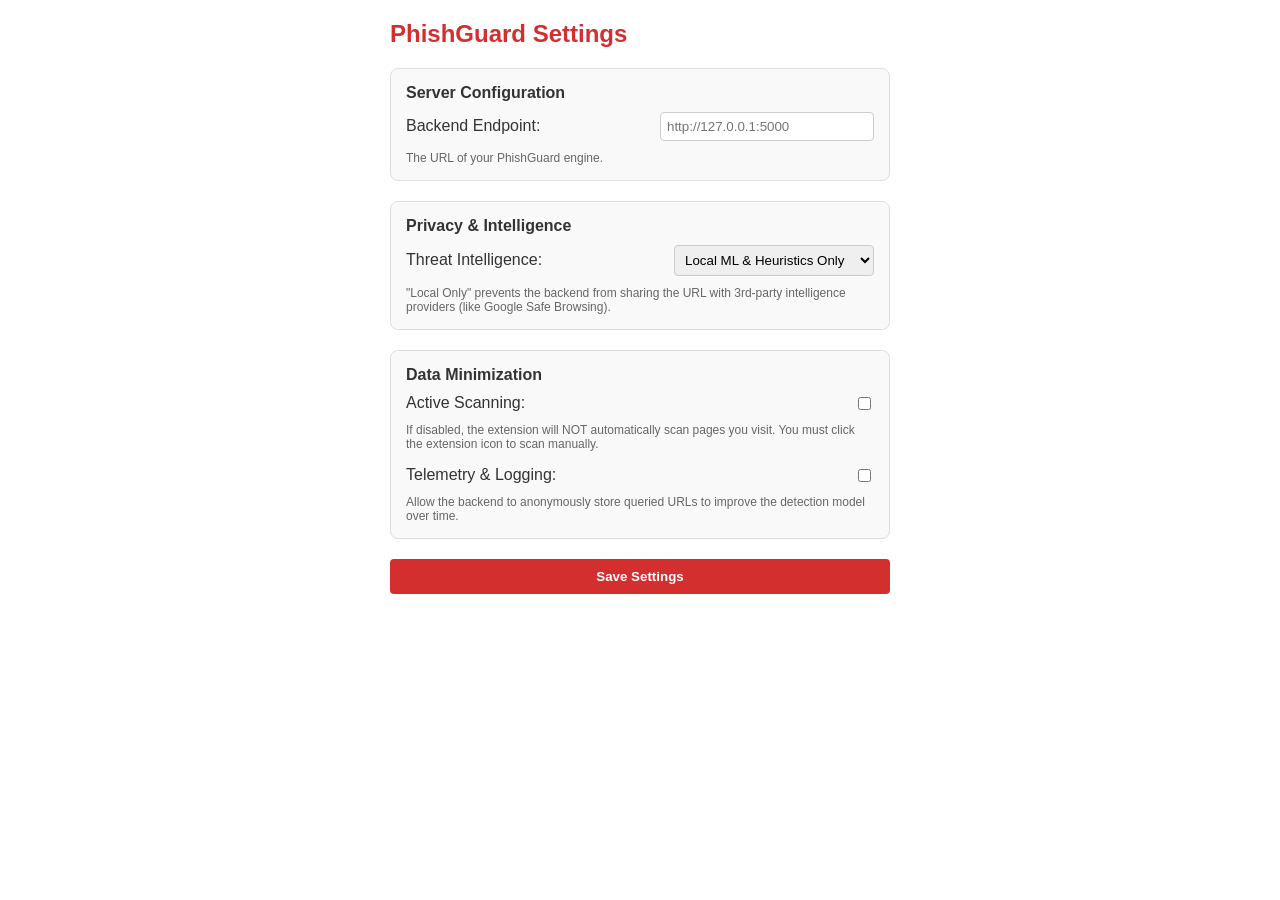
==== extension/options/options.html @ d2039f94 "feat: implement phishing warning UI, backend analysis engine, and user feedback pipeline" ====
<!DOCTYPE html>
<html>
<head>
    <title>PhishGuard Settings</title>
    <style>
        body {
            font-family: -apple-system, BlinkMacSystemFont, "Segoe UI", Roboto, Arial, sans-serif;
            padding: 20px;
            max-width: 500px;
            margin: 0 auto;
            color: #333;
        }
        h2 {
            margin-top: 0;
            color: #d32f2f;
        }
        .setting-group {
            margin-bottom: 20px;
            padding: 15px;
            border: 1px solid #ddd;
            border-radius: 8px;
            background-color: #f9f9f9;
        }
        .setting-group h3 {
            margin-top: 0;
            margin-bottom: 10px;
            font-size: 16px;
        }
        .setting-row {
            display: flex;
            align-items: center;
            margin-bottom: 10px;
        }
        .setting-row label {
            flex-grow: 1;
            font-weight: 500;
        }
        .setting-row select, .setting-row input[type="text"] {
            padding: 6px;
            border: 1px solid #ccc;
            border-radius: 4px;
            width: 200px;
        }
        .help-text {
            font-size: 12px;
            color: #666;
            margin-top: 4px;
            margin-bottom: 0;
        }
        #save-btn {
            background-color: #d32f2f;
            color: white;
            border: none;
            padding: 10px 20px;
            border-radius: 4px;
            cursor: pointer;
            font-weight: bold;
            width: 100%;
        }
        #save-btn:hover {
            background-color: #b71c1c;
        }
        #status {
            margin-top: 10px;
            text-align: center;
            font-weight: bold;
            color: #2e7d32;
        }
    </style>
</head>
<body>
    <h2>PhishGuard Settings</h2>
    
    <div class="setting-group">
        <h3>Server Configuration</h3>
        <div class="setting-row">
            <label for="backend-url">Backend Endpoint:</label>
            <input type="text" id="backend-url" placeholder="http://127.0.0.1:5000">
        </div>
        <p class="help-text">The URL of your PhishGuard engine.</p>
    </div>
    
    <div class="setting-group">
        <h3>Privacy & Intelligence</h3>
        <div class="setting-row">
            <label for="privacy-mode">Threat Intelligence:</label>
            <select id="privacy-mode">
                <option value="local_only">Local ML & Heuristics Only</option>
                <option value="local_online">Local + Online Intelligence</option>
            </select>
        </div>
        <p class="help-text">"Local Only" prevents the backend from sharing the URL with 3rd-party intelligence providers (like Google Safe Browsing).</p>
    </div>
    
    <div class="setting-group">
        <h3>Data Minimization</h3>
        <div class="setting-row">
            <label for="active-scanning">Active Scanning:</label>
            <input type="checkbox" id="active-scanning">
        </div>
        <p class="help-text">If disabled, the extension will NOT automatically scan pages you visit. You must click the extension icon to scan manually.</p>
        
        <div class="setting-row" style="margin-top: 15px;">
            <label for="telemetry">Telemetry & Logging:</label>
            <input type="checkbox" id="telemetry">
        </div>
        <p class="help-text">Allow the backend to anonymously store queried URLs to improve the detection model over time.</p>
    </div>
    
    <button id="save-btn">Save Settings</button>
    <div id="status"></div>

    <script src="options.js"></script>
</body>
</html>
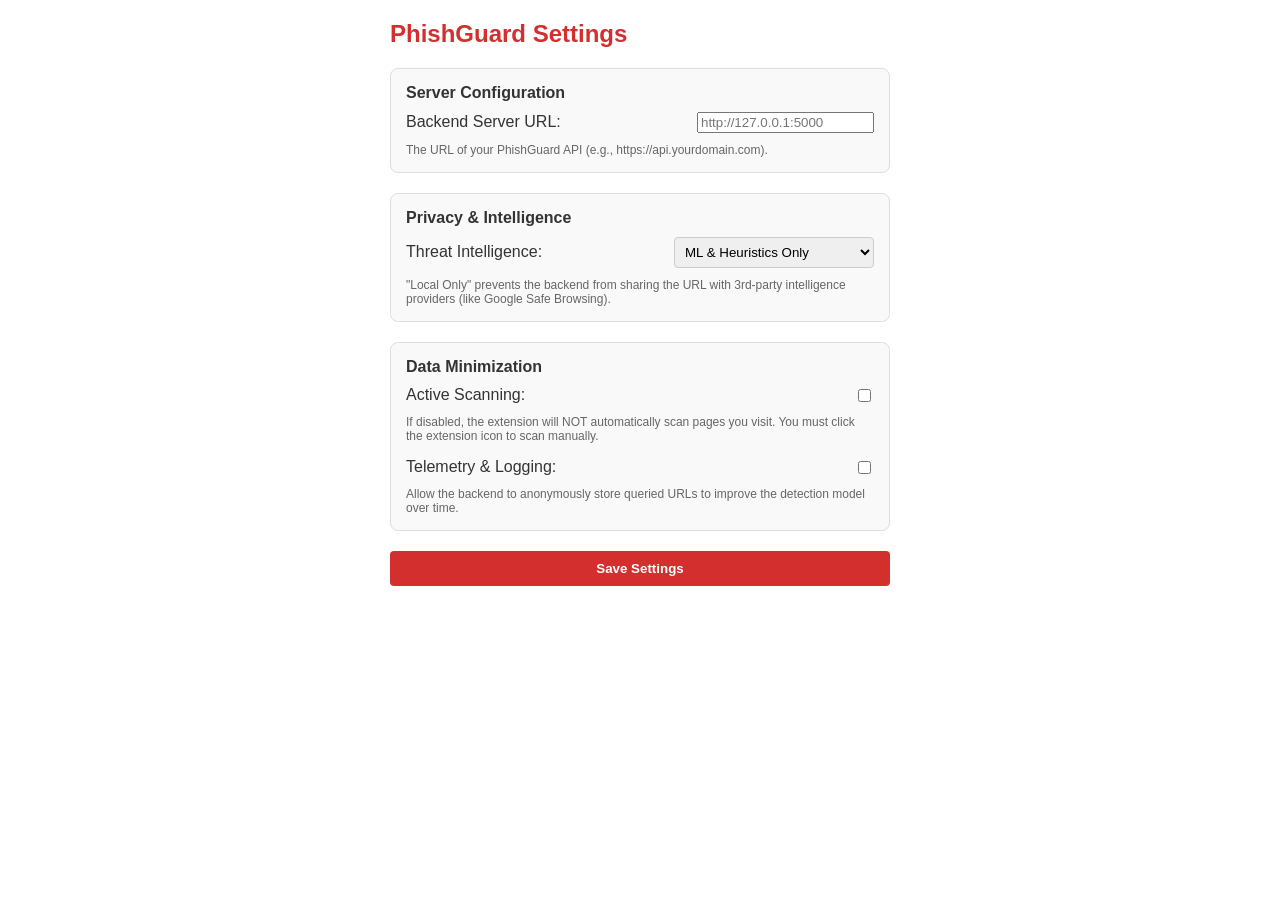
==== commit 06184d2e: "feat: implement core browser extension infrastructure including warning UI, options management, and " ====
--- a/extension/options/options.html
+++ b/extension/options/options.html
@@ -1,5 +1,6 @@
 <!DOCTYPE html>
 <html>
+
 <head>
     <title>PhishGuard Settings</title>
     <style>
@@ -10,10 +11,12 @@
             margin: 0 auto;
             color: #333;
         }
+
         h2 {
             margin-top: 0;
             color: #d32f2f;
         }
+
         .setting-group {
             margin-bottom: 20px;
             padding: 15px;
@@ -21,32 +24,39 @@
             border-radius: 8px;
             background-color: #f9f9f9;
         }
+
         .setting-group h3 {
             margin-top: 0;
             margin-bottom: 10px;
             font-size: 16px;
         }
+
         .setting-row {
             display: flex;
             align-items: center;
             margin-bottom: 10px;
         }
+
         .setting-row label {
             flex-grow: 1;
             font-weight: 500;
         }
-        .setting-row select, .setting-row input[type="text"] {
+
+        .setting-row select,
+        .setting-row input[type="text"] {
             padding: 6px;
             border: 1px solid #ccc;
             border-radius: 4px;
             width: 200px;
         }
+
         .help-text {
             font-size: 12px;
             color: #666;
             margin-top: 4px;
             margin-bottom: 0;
         }
+
         #save-btn {
             background-color: #d32f2f;
             color: white;
@@ -57,9 +67,11 @@
             font-weight: bold;
             width: 100%;
         }
+
         #save-btn:hover {
             background-color: #b71c1c;
         }
+
         #status {
             margin-top: 10px;
             text-align: center;
@@ -68,48 +80,53 @@
         }
     </style>
 </head>
+
 <body>
     <h2>PhishGuard Settings</h2>
-    
+
     <div class="setting-group">
         <h3>Server Configuration</h3>
         <div class="setting-row">
-            <label for="backend-url">Backend Endpoint:</label>
-            <input type="text" id="backend-url" placeholder="http://127.0.0.1:5000">
+            <label for="backend-url">Backend Server URL:</label>
+            <input type="url" id="backend-url" placeholder="http://127.0.0.1:5000">
         </div>
-        <p class="help-text">The URL of your PhishGuard engine.</p>
+        <p class="help-text">The URL of your PhishGuard API (e.g., https://api.yourdomain.com).</p>
     </div>
-    
+
     <div class="setting-group">
         <h3>Privacy & Intelligence</h3>
         <div class="setting-row">
             <label for="privacy-mode">Threat Intelligence:</label>
             <select id="privacy-mode">
-                <option value="local_only">Local ML & Heuristics Only</option>
-                <option value="local_online">Local + Online Intelligence</option>
+                <option value="local_only"> ML & Heuristics Only</option>
+                <option value="local_online">ML + Online Intelligence</option>
             </select>
         </div>
-        <p class="help-text">"Local Only" prevents the backend from sharing the URL with 3rd-party intelligence providers (like Google Safe Browsing).</p>
+        <p class="help-text">"Local Only" prevents the backend from sharing the URL with 3rd-party intelligence
+            providers (like Google Safe Browsing).</p>
     </div>
-    
+
     <div class="setting-group">
         <h3>Data Minimization</h3>
         <div class="setting-row">
             <label for="active-scanning">Active Scanning:</label>
             <input type="checkbox" id="active-scanning">
         </div>
-        <p class="help-text">If disabled, the extension will NOT automatically scan pages you visit. You must click the extension icon to scan manually.</p>
-        
+        <p class="help-text">If disabled, the extension will NOT automatically scan pages you visit. You must click the
+            extension icon to scan manually.</p>
+
         <div class="setting-row" style="margin-top: 15px;">
             <label for="telemetry">Telemetry & Logging:</label>
             <input type="checkbox" id="telemetry">
         </div>
-        <p class="help-text">Allow the backend to anonymously store queried URLs to improve the detection model over time.</p>
+        <p class="help-text">Allow the backend to anonymously store queried URLs to improve the detection model over
+            time.</p>
     </div>
-    
+
     <button id="save-btn">Save Settings</button>
     <div id="status"></div>
 
     <script src="options.js"></script>
 </body>
-</html>
+
+</html>
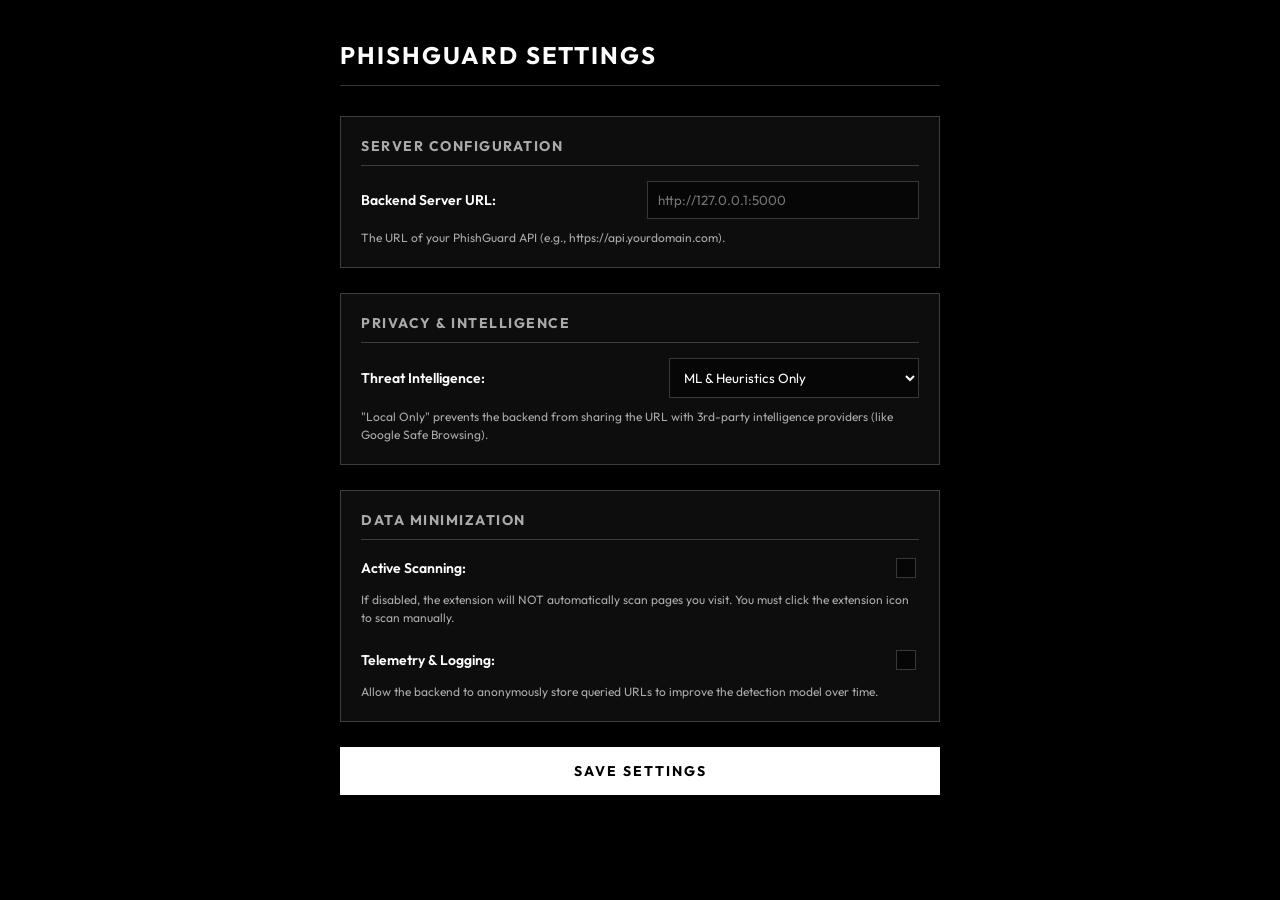
==== commit 55683f7a: "feat: implement phishing warning page with risk assessment, AI explanation, and user feedback UI" ====
--- a/extension/options/options.html
+++ b/extension/options/options.html
@@ -1,34 +1,61 @@
 <!DOCTYPE html>
 <html>
-
 <head>
     <title>PhishGuard Settings</title>
+    <link href="https://fonts.googleapis.com/css2?family=Outfit:wght@400;600;700&display=swap" rel="stylesheet">
     <style>
+        :root {
+            --bg-dark: #000000;
+            --glass-bg: rgba(255, 255, 255, 0.05);
+            --glass-border: rgba(255, 255, 255, 0.2);
+            --text-primary: #ffffff;
+            --text-secondary: #aaaaaa;
+            --accent: #ffffff;
+            --accent-text: #000000;
+            --success: #00e676;
+        }
+
         body {
-            font-family: -apple-system, BlinkMacSystemFont, "Segoe UI", Roboto, Arial, sans-serif;
+            font-family: 'Outfit', sans-serif;
+            padding: 40px 20px;
+            max-width: 600px;
+            margin: 0 auto;
+            background: var(--bg-dark);
+            color: var(--text-primary);
+        }
+
+        .header {
+            margin-bottom: 30px;
+            border-bottom: 1px solid var(--glass-border);
+            padding-bottom: 15px;
+        }
+
+        h2 {
+            margin: 0;
+            font-size: 24px;
+            font-weight: 700;
+            text-transform: uppercase;
+            letter-spacing: 2px;
+        }
+
+        .setting-group {
+            margin-bottom: 25px;
             padding: 20px;
-            max-width: 500px;
-            margin: 0 auto;
-            color: #333;
-        }
-
-        h2 {
-            margin-top: 0;
-            color: #d32f2f;
-        }
-
-        .setting-group {
-            margin-bottom: 20px;
-            padding: 15px;
-            border: 1px solid #ddd;
-            border-radius: 8px;
-            background-color: #f9f9f9;
+            border: 1px solid var(--glass-border);
+            background: var(--glass-bg);
+            backdrop-filter: blur(10px);
+            -webkit-backdrop-filter: blur(10px);
         }
 
         .setting-group h3 {
             margin-top: 0;
-            margin-bottom: 10px;
-            font-size: 16px;
+            margin-bottom: 15px;
+            font-size: 14px;
+            text-transform: uppercase;
+            letter-spacing: 1.5px;
+            color: var(--text-secondary);
+            border-bottom: 1px solid var(--glass-border);
+            padding-bottom: 10px;
         }
 
         .setting-row {
@@ -39,50 +66,99 @@
 
         .setting-row label {
             flex-grow: 1;
-            font-weight: 500;
+            font-weight: 600;
+            font-size: 14px;
         }
 
         .setting-row select,
-        .setting-row input[type="text"] {
-            padding: 6px;
-            border: 1px solid #ccc;
-            border-radius: 4px;
-            width: 200px;
+        .setting-row input[type="text"],
+        .setting-row input[type="url"] {
+            padding: 10px;
+            border: 1px solid var(--glass-border);
+            background: rgba(0, 0, 0, 0.5);
+            color: var(--text-primary);
+            width: 250px;
+            font-family: 'Outfit', sans-serif;
+            border-radius: 0;
+            outline: none;
+        }
+        
+        .setting-row select:focus,
+        .setting-row input[type="text"]:focus,
+        .setting-row input[type="url"]:focus {
+            border-color: var(--accent);
+        }
+
+        .setting-row input[type="checkbox"] {
+            appearance: none;
+            width: 20px;
+            height: 20px;
+            border: 1px solid var(--glass-border);
+            background: rgba(0,0,0,0.5);
+            cursor: pointer;
+            border-radius: 0;
+            position: relative;
+        }
+        
+        .setting-row input[type="checkbox"]:checked {
+            background: var(--accent);
+        }
+        
+        .setting-row input[type="checkbox"]:checked::after {
+            content: '';
+            position: absolute;
+            left: 6px;
+            top: 2px;
+            width: 5px;
+            height: 10px;
+            border: solid var(--accent-text);
+            border-width: 0 2px 2px 0;
+            transform: rotate(45deg);
         }
 
         .help-text {
             font-size: 12px;
-            color: #666;
+            color: var(--text-secondary);
             margin-top: 4px;
             margin-bottom: 0;
+            line-height: 1.5;
         }
 
         #save-btn {
-            background-color: #d32f2f;
-            color: white;
+            background-color: var(--accent);
+            color: var(--accent-text);
             border: none;
-            padding: 10px 20px;
-            border-radius: 4px;
+            padding: 15px 20px;
             cursor: pointer;
-            font-weight: bold;
+            font-weight: 700;
             width: 100%;
+            font-family: 'Outfit', sans-serif;
+            text-transform: uppercase;
+            letter-spacing: 2px;
+            font-size: 14px;
+            border-radius: 0;
+            transition: all 0.2s;
         }
 
         #save-btn:hover {
-            background-color: #b71c1c;
+            background-color: #cccccc;
         }
 
         #status {
-            margin-top: 10px;
+            margin-top: 15px;
             text-align: center;
-            font-weight: bold;
-            color: #2e7d32;
+            font-weight: 700;
+            color: var(--success);
+            text-transform: uppercase;
+            letter-spacing: 1px;
+            font-size: 12px;
         }
     </style>
 </head>
-
 <body>
-    <h2>PhishGuard Settings</h2>
+    <div class="header">
+        <h2>PhishGuard Settings</h2>
+    </div>
 
     <div class="setting-group">
         <h3>Server Configuration</h3>
@@ -98,7 +174,7 @@
         <div class="setting-row">
             <label for="privacy-mode">Threat Intelligence:</label>
             <select id="privacy-mode">
-                <option value="local_only"> ML & Heuristics Only</option>
+                <option value="local_only">ML & Heuristics Only</option>
                 <option value="local_online">ML + Online Intelligence</option>
             </select>
         </div>
@@ -115,7 +191,7 @@
         <p class="help-text">If disabled, the extension will NOT automatically scan pages you visit. You must click the
             extension icon to scan manually.</p>
 
-        <div class="setting-row" style="margin-top: 15px;">
+        <div class="setting-row" style="margin-top: 20px;">
             <label for="telemetry">Telemetry & Logging:</label>
             <input type="checkbox" id="telemetry">
         </div>
@@ -128,5 +204,4 @@
 
     <script src="options.js"></script>
 </body>
-
 </html>
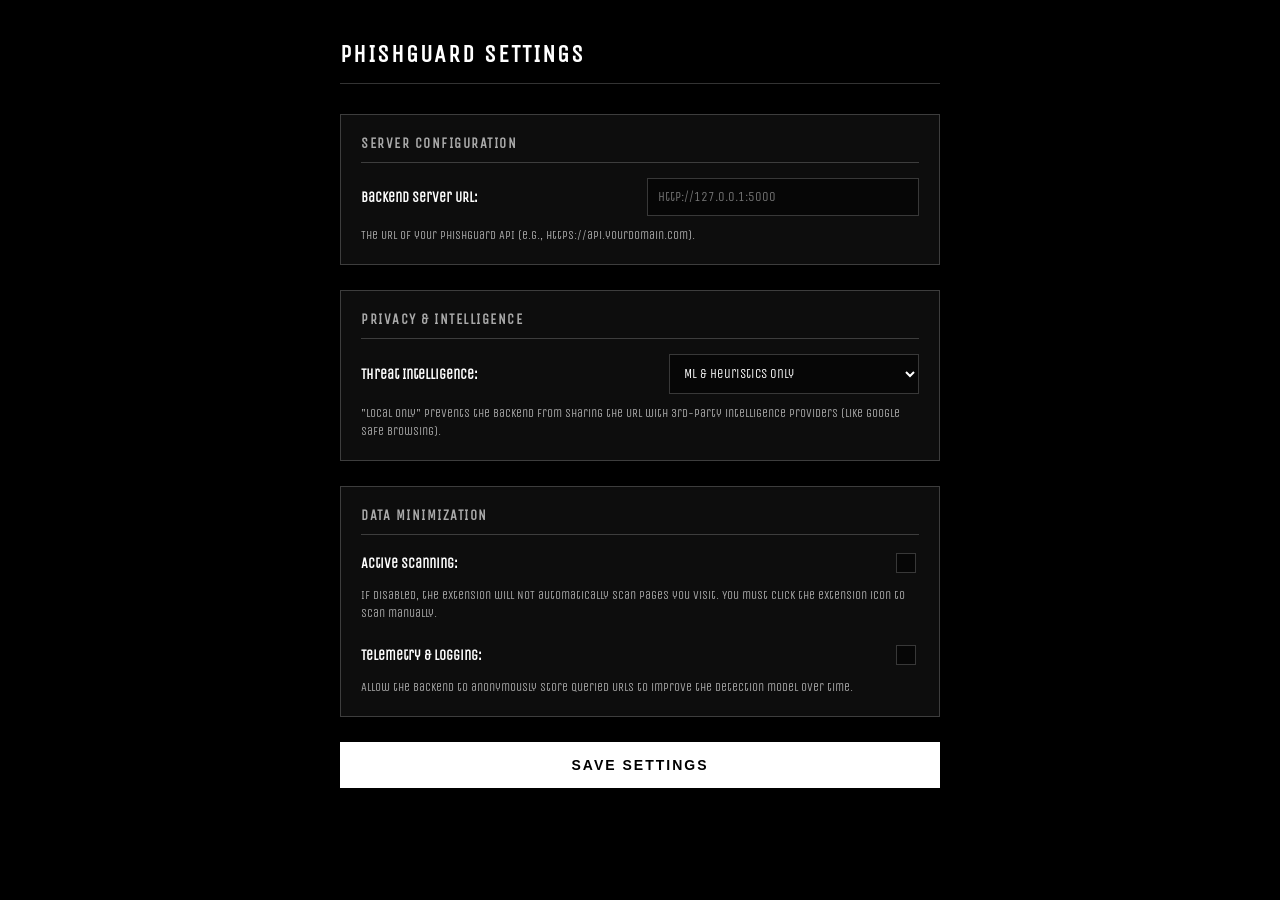
==== commit 6ba75426: "feat: implement extension UI for options, popup, and warning pages" ====
--- a/extension/options/options.html
+++ b/extension/options/options.html
@@ -2,7 +2,9 @@
 <html>
 <head>
     <title>PhishGuard Settings</title>
-    <link href="https://fonts.googleapis.com/css2?family=Outfit:wght@400;600;700&display=swap" rel="stylesheet">
+    <link rel="preconnect" href="https://fonts.googleapis.com">
+    <link rel="preconnect" href="https://fonts.gstatic.com" crossorigin>
+    <link href="https://fonts.googleapis.com/css2?family=Unica+One&display=swap" rel="stylesheet">
     <style>
         :root {
             --bg-dark: #000000;
@@ -16,7 +18,7 @@
         }
 
         body {
-            font-family: 'Outfit', sans-serif;
+            font-family: 'Unica One', sans-serif;
             padding: 40px 20px;
             max-width: 600px;
             margin: 0 auto;
@@ -78,7 +80,7 @@
             background: rgba(0, 0, 0, 0.5);
             color: var(--text-primary);
             width: 250px;
-            font-family: 'Outfit', sans-serif;
+            font-family: 'Unica One', sans-serif;
             border-radius: 0;
             outline: none;
         }
@@ -144,14 +146,29 @@
             background-color: #cccccc;
         }
 
-        #status {
-            margin-top: 15px;
-            text-align: center;
+        .toast {
+            position: fixed;
+            bottom: 30px;
+            left: 50%;
+            transform: translateX(-50%) translateY(100px);
+            background: rgba(0, 230, 118, 0.1);
+            backdrop-filter: blur(10px);
+            -webkit-backdrop-filter: blur(10px);
+            border: 1px solid var(--success);
+            color: var(--success);
+            padding: 15px 30px;
             font-weight: 700;
-            color: var(--success);
-            text-transform: uppercase;
-            letter-spacing: 1px;
-            font-size: 12px;
+            text-transform: uppercase;
+            letter-spacing: 2px;
+            font-size: 14px;
+            transition: transform 0.4s cubic-bezier(0.175, 0.885, 0.32, 1.275);
+            z-index: 1000;
+            opacity: 0;
+        }
+
+        .toast.show {
+            transform: translateX(-50%) translateY(0);
+            opacity: 1;
         }
     </style>
 </head>
@@ -200,7 +217,7 @@
     </div>
 
     <button id="save-btn">Save Settings</button>
-    <div id="status"></div>
+    <div id="toast" class="toast">Settings Successfully Saved</div>
 
     <script src="options.js"></script>
 </body>
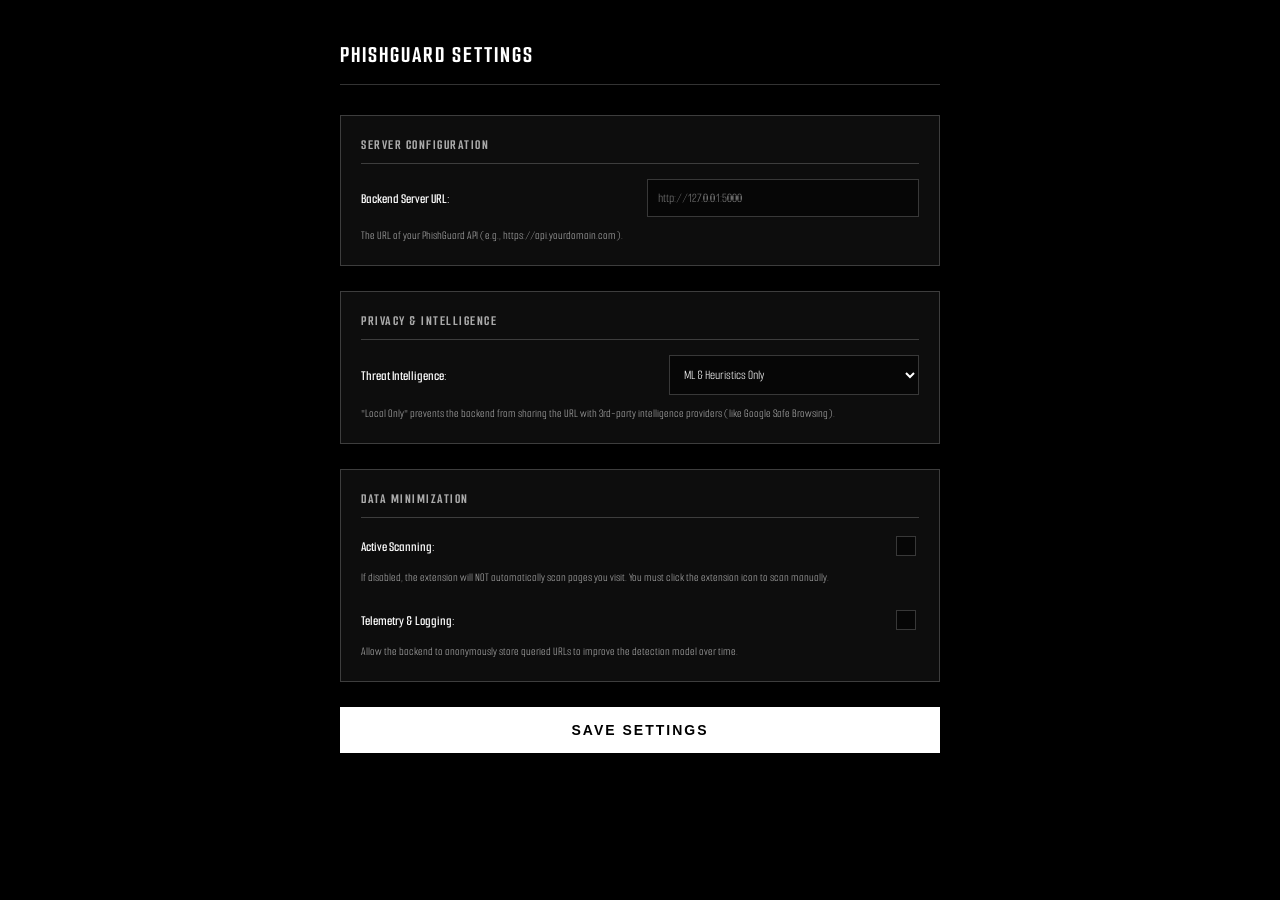
==== commit d508ecd0: "feat: add UI files for phishing warning, options page, and popup components" ====
--- a/extension/options/options.html
+++ b/extension/options/options.html
@@ -4,7 +4,7 @@
     <title>PhishGuard Settings</title>
     <link rel="preconnect" href="https://fonts.googleapis.com">
     <link rel="preconnect" href="https://fonts.gstatic.com" crossorigin>
-    <link href="https://fonts.googleapis.com/css2?family=Unica+One&display=swap" rel="stylesheet">
+    <link href="https://fonts.googleapis.com/css2?family=Smooch+Sans:wght@100..900&family=Unica+One&display=swap" rel="stylesheet">
     <style>
         :root {
             --bg-dark: #000000;
@@ -18,7 +18,7 @@
         }
 
         body {
-            font-family: 'Unica One', sans-serif;
+            font-family: 'Smooch Sans', sans-serif;
             padding: 40px 20px;
             max-width: 600px;
             margin: 0 auto;
@@ -80,7 +80,7 @@
             background: rgba(0, 0, 0, 0.5);
             color: var(--text-primary);
             width: 250px;
-            font-family: 'Unica One', sans-serif;
+            font-family: 'Smooch Sans', sans-serif;
             border-radius: 0;
             outline: none;
         }
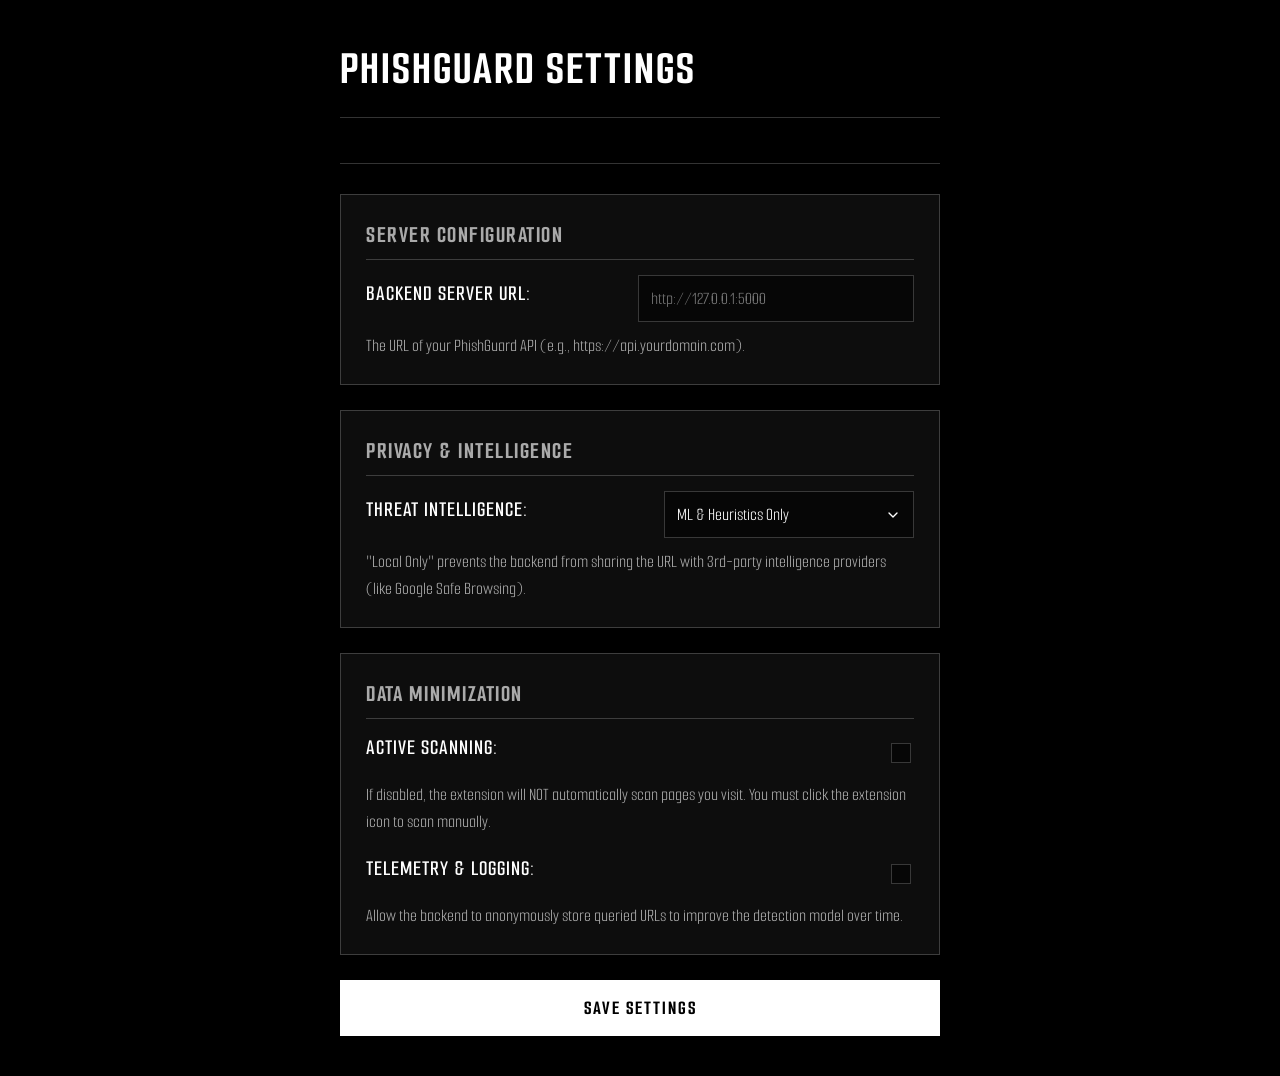
==== commit dde7092c: "feat: implement new UI styles and options configuration for the phishing detector extension" ====
--- a/extension/options/options.html
+++ b/extension/options/options.html
@@ -32,19 +32,22 @@
             padding-bottom: 15px;
         }
 
-        h2 {
-            margin: 0;
-            font-size: 24px;
-            font-weight: 700;
+        h1 {
+            color: var(--text-primary);
             text-transform: uppercase;
             letter-spacing: 2px;
+            border-bottom: 1px solid var(--glass-border);
+            padding-bottom: 20px;
+            margin-bottom: 30px;
+            font-size: 48px;
+            margin-top: 0;
         }
 
         .setting-group {
+            background: var(--glass-bg);
+            border: 1px solid var(--glass-border);
+            padding: 25px;
             margin-bottom: 25px;
-            padding: 20px;
-            border: 1px solid var(--glass-border);
-            background: var(--glass-bg);
             backdrop-filter: blur(10px);
             -webkit-backdrop-filter: blur(10px);
         }
@@ -52,7 +55,7 @@
         .setting-group h3 {
             margin-top: 0;
             margin-bottom: 15px;
-            font-size: 14px;
+            font-size: 24px;
             text-transform: uppercase;
             letter-spacing: 1.5px;
             color: var(--text-secondary);
@@ -67,22 +70,44 @@
         }
 
         .setting-row label {
+            display: block;
+            margin-bottom: 10px;
+            font-weight: 600;
+            color: var(--text-primary);
+            font-size: 22px;
+            text-transform: uppercase;
+            letter-spacing: 1px;
             flex-grow: 1;
-            font-weight: 600;
-            font-size: 14px;
         }
 
         .setting-row select,
         .setting-row input[type="text"],
         .setting-row input[type="url"] {
-            padding: 10px;
-            border: 1px solid var(--glass-border);
+            padding: 12px;
             background: rgba(0, 0, 0, 0.5);
             color: var(--text-primary);
             width: 250px;
             font-family: 'Smooch Sans', sans-serif;
             border-radius: 0;
             outline: none;
+            font-size: 18px;
+            border: 1px solid var(--glass-border);
+        }
+
+        .setting-row select {
+            appearance: none;
+            -webkit-appearance: none;
+            background-image: url("data:image/svg+xml;charset=UTF-8,%3Csvg xmlns='http://www.w3.org/2000/svg' viewBox='0 0 24 24' fill='none' stroke='white' stroke-width='2' stroke-linecap='round' stroke-linejoin='round'%3E%3Cpolyline points='6 9 12 15 18 9'%3E%3C/polyline%3E%3C/svg%3E");
+            background-repeat: no-repeat;
+            background-position: right 12px center;
+            background-size: 16px;
+            padding-right: 40px;
+            cursor: pointer;
+        }
+
+        .setting-row select option {
+            background: var(--bg-dark);
+            color: var(--text-primary);
         }
         
         .setting-row select:focus,
@@ -119,49 +144,62 @@
         }
 
         .help-text {
-            font-size: 12px;
+            font-size: 18px;
             color: var(--text-secondary);
             margin-top: 4px;
             margin-bottom: 0;
             line-height: 1.5;
         }
 
-        #save-btn {
+        .btn {
             background-color: var(--accent);
             color: var(--accent-text);
-            border: none;
+            border: 1px solid var(--accent);
             padding: 15px 20px;
             cursor: pointer;
             font-weight: 700;
             width: 100%;
-            font-family: 'Outfit', sans-serif;
+            font-family: 'Smooch Sans', sans-serif;
             text-transform: uppercase;
             letter-spacing: 2px;
-            font-size: 14px;
+            font-size: 20px;
             border-radius: 0;
             transition: all 0.2s;
         }
 
-        #save-btn:hover {
+        .btn:hover {
             background-color: #cccccc;
+            border-color: #cccccc;
+        }
+
+        .btn-outline {
+            background: transparent;
+            border: 1px solid var(--glass-border);
+            color: var(--text-secondary);
+        }
+        
+        .btn-outline:hover {
+            background: rgba(255,255,255,0.05);
+            color: var(--text-primary);
+            border-color: rgba(255,255,255,0.4);
         }
 
         .toast {
             position: fixed;
-            bottom: 30px;
+            top: 30px;
             left: 50%;
-            transform: translateX(-50%) translateY(100px);
-            background: rgba(0, 230, 118, 0.1);
-            backdrop-filter: blur(10px);
-            -webkit-backdrop-filter: blur(10px);
+            transform: translateX(-50%) translateY(-100px);
+            background: var(--bg-dark);
+            box-shadow: 0 4px 20px rgba(0,0,0,0.8);
             border: 1px solid var(--success);
             color: var(--success);
             padding: 15px 30px;
             font-weight: 700;
             text-transform: uppercase;
             letter-spacing: 2px;
-            font-size: 14px;
-            transition: transform 0.4s cubic-bezier(0.175, 0.885, 0.32, 1.275);
+            font-size: 20px;
+            font-family: 'Smooch Sans', sans-serif;
+            transition: transform 0.4s cubic-bezier(0.175, 0.885, 0.32, 1.275), opacity 0.4s ease;
             z-index: 1000;
             opacity: 0;
         }
@@ -169,12 +207,57 @@
         .toast.show {
             transform: translateX(-50%) translateY(0);
             opacity: 1;
+        }
+
+        /* Modal Overlay */
+        .hidden {
+            display: none !important;
+        }
+        
+        .modal-overlay {
+            position: fixed;
+            top: 0; left: 0; right: 0; bottom: 0;
+            background: rgba(0,0,0,0.85);
+            display: flex;
+            justify-content: center;
+            align-items: center;
+            z-index: 2000;
+            backdrop-filter: blur(4px);
+            -webkit-backdrop-filter: blur(4px);
+        }
+        .modal-content {
+            background: var(--bg-dark);
+            border: 1px solid var(--glass-border);
+            padding: 30px;
+            width: 90%;
+            max-width: 400px;
+            text-align: center;
+        }
+        .modal-content h3 {
+            margin-top: 0;
+            text-transform: uppercase;
+            font-size: 28px;
+            letter-spacing: 2px;
+            color: var(--text-primary);
+            border-bottom: 1px solid var(--glass-border);
+            padding-bottom: 10px;
+        }
+        .modal-content p {
+            font-size: 20px;
+            color: var(--text-secondary);
+            line-height: 1.5;
+            margin-bottom: 25px;
+        }
+        .modal-actions {
+            display: flex;
+            flex-direction: column;
+            gap: 10px;
         }
     </style>
 </head>
 <body>
     <div class="header">
-        <h2>PhishGuard Settings</h2>
+        <h1>PhishGuard Settings</h1>
     </div>
 
     <div class="setting-group">
@@ -216,8 +299,20 @@
             time.</p>
     </div>
 
-    <button id="save-btn">Save Settings</button>
+    <button id="save-btn" class="btn">Save Settings</button>
     <div id="toast" class="toast">Settings Successfully Saved</div>
+
+    <!-- Custom Confirm Modal -->
+    <div id="custom-confirm-modal" class="modal-overlay hidden">
+        <div class="modal-content">
+            <h3 id="modal-title">Confirm</h3>
+            <p id="modal-text">Are you sure?</p>
+            <div class="modal-actions">
+                <button id="modal-btn-yes" class="btn">Yes, Enable</button>
+                <button id="modal-btn-no" class="btn btn-outline">Cancel</button>
+            </div>
+        </div>
+    </div>
 
     <script src="options.js"></script>
 </body>
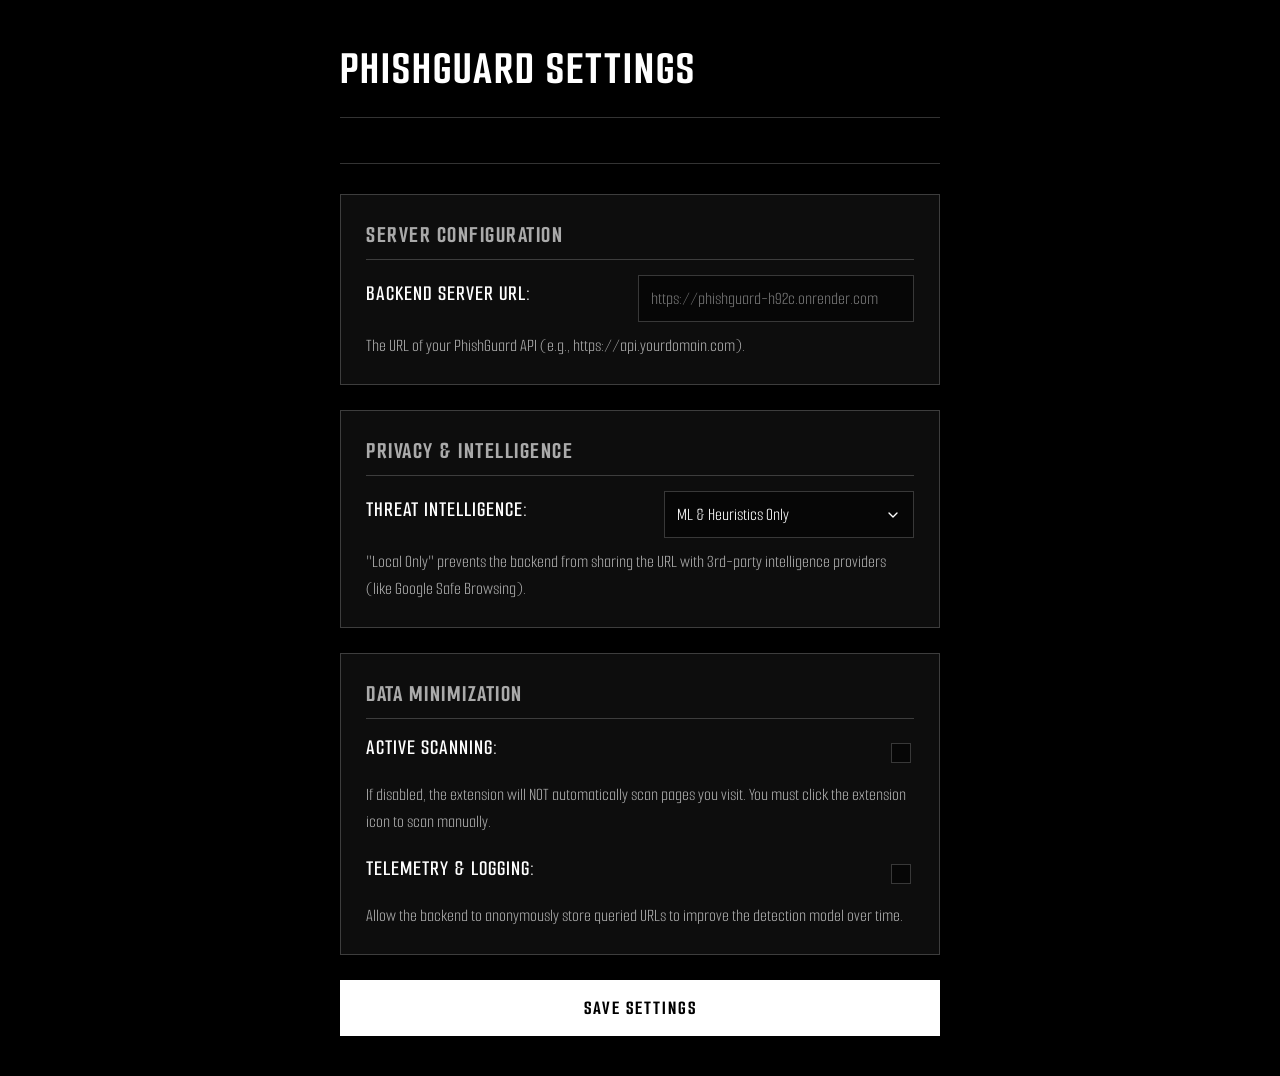
==== commit e891d1d6: "feat: implement browser extension architecture with URL scanning, status reporting, and user feedbac" ====
--- a/extension/options/options.html
+++ b/extension/options/options.html
@@ -264,7 +264,7 @@
         <h3>Server Configuration</h3>
         <div class="setting-row">
             <label for="backend-url">Backend Server URL:</label>
-            <input type="url" id="backend-url" placeholder="http://127.0.0.1:5000">
+            <input type="url" id="backend-url" placeholder="https://phishguard-h92c.onrender.com">
         </div>
         <p class="help-text">The URL of your PhishGuard API (e.g., https://api.yourdomain.com).</p>
     </div>
@@ -314,6 +314,7 @@
         </div>
     </div>
 
+    <script src="../config.js"></script>
     <script src="options.js"></script>
 </body>
 </html>
